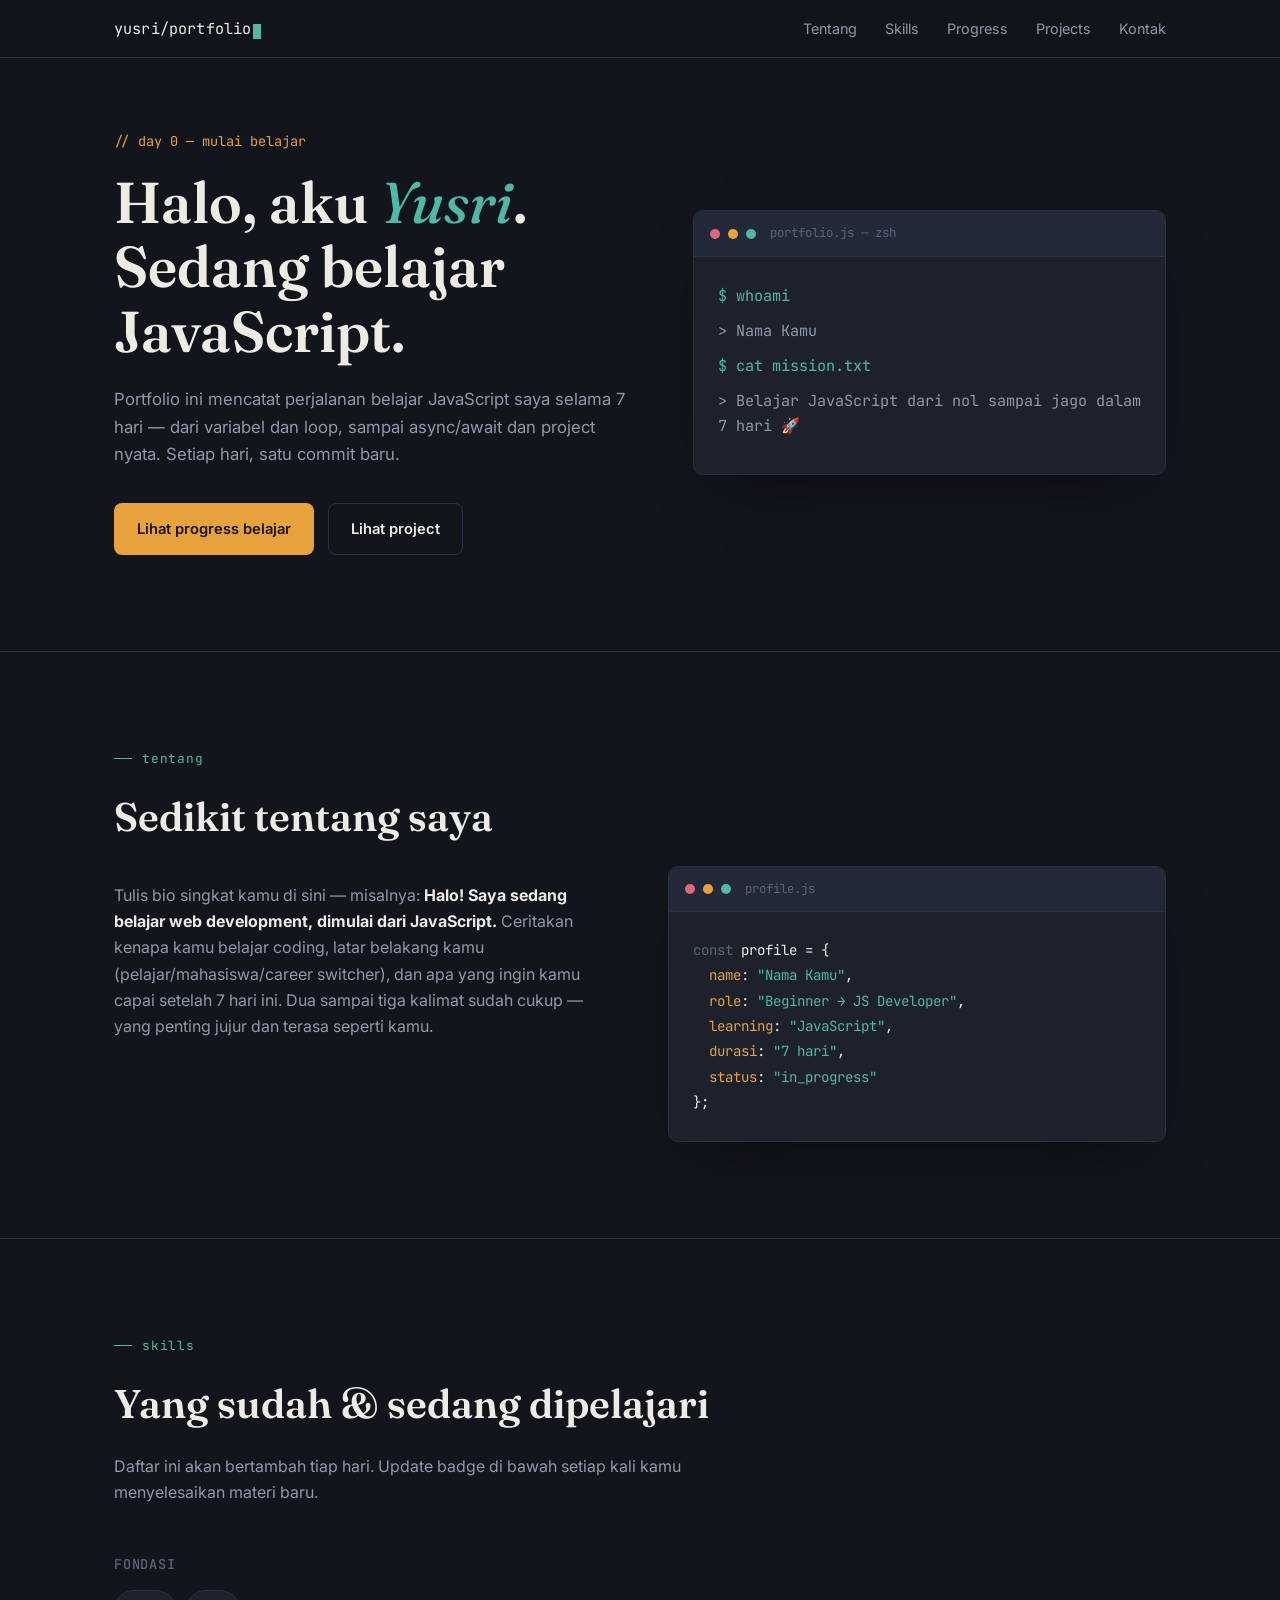
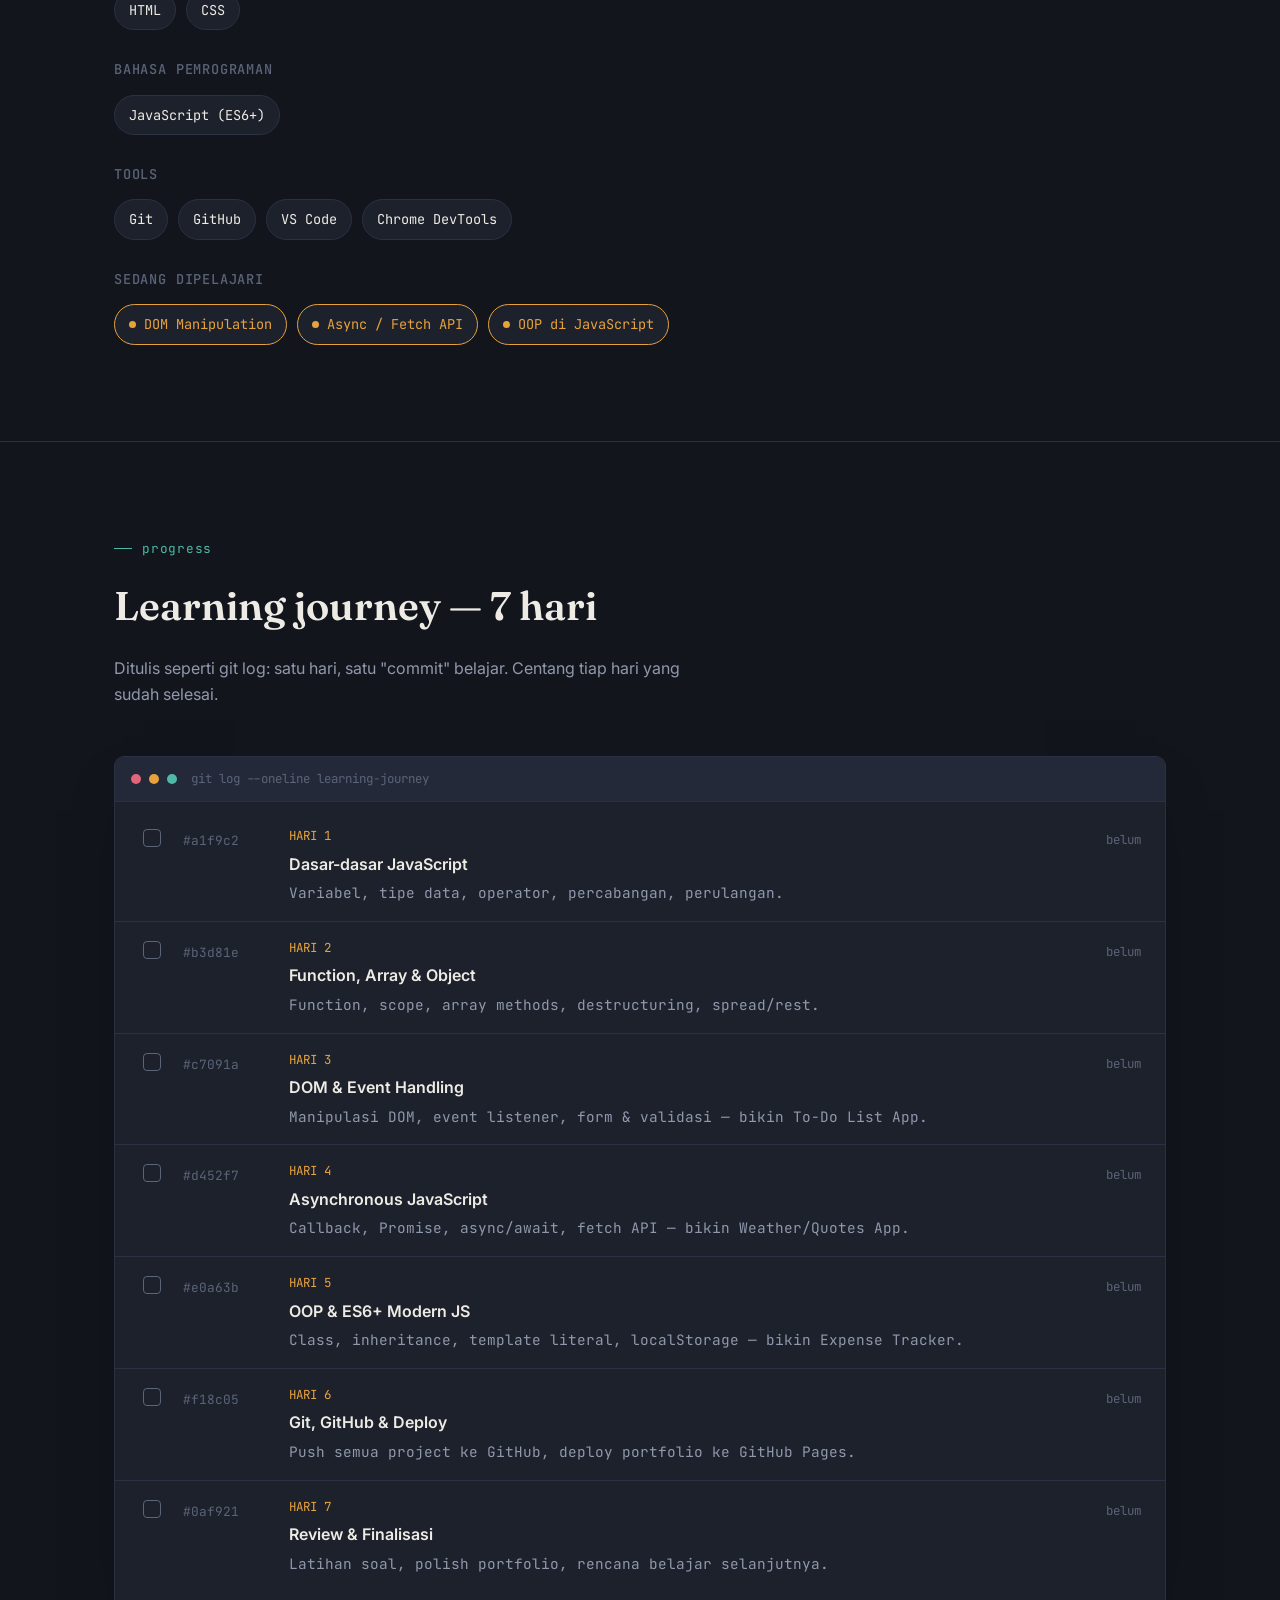
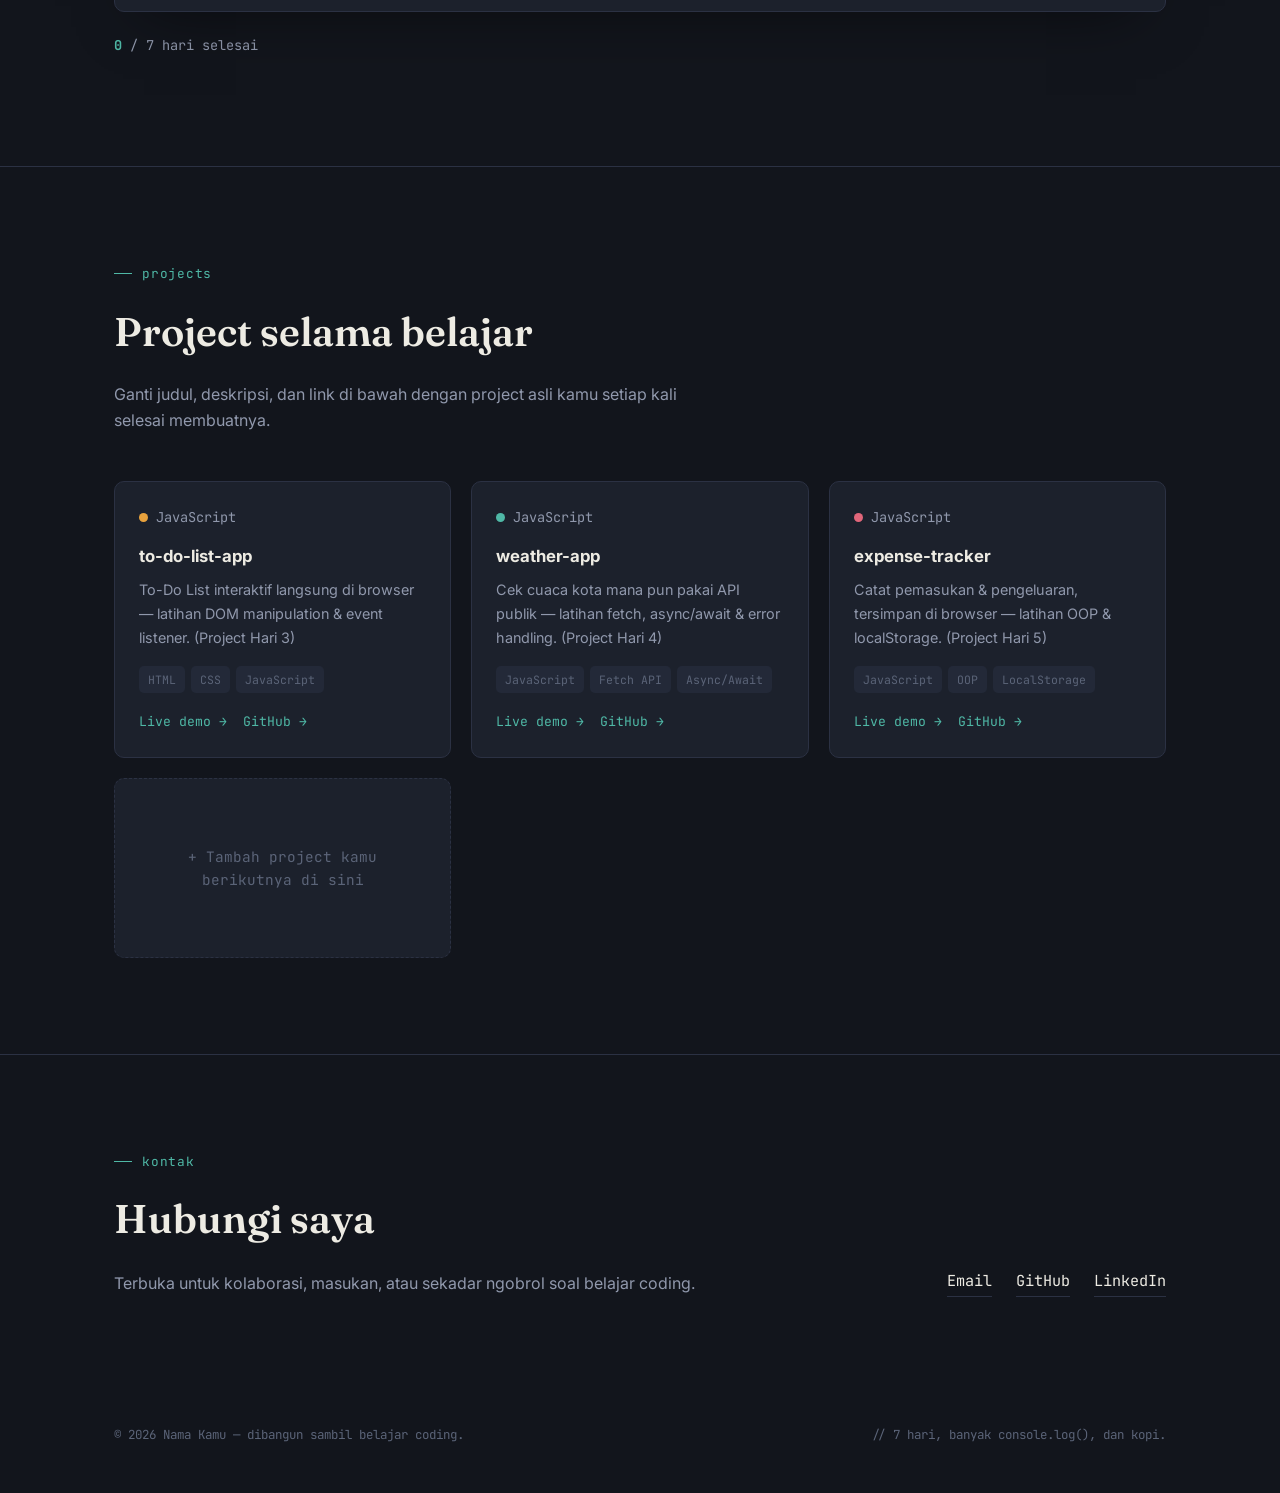
==== index.html @ f0f02bc5 "Day 0: Setuo" ====
<!DOCTYPE html>
<html lang="id">

<head>
  <meta charset="UTF-8">
  <meta name="viewport" content="width=device-width, initial-scale=1.0">
  <title>Yusri Rizqi — Portfolio Belajar JavaScript</title>
  <link rel="preconnect" href="https://fonts.googleapis.com">
  <link rel="preconnect" href="https://fonts.gstatic.com" crossorigin>
  <link
    href="https://fonts.googleapis.com/css2?family=Fraunces:ital,wght@0,500;0,600;0,700;1,500;1,600&family=Inter:wght@400;500;600&family=JetBrains+Mono:wght@400;500;600&display=swap"
    rel="stylesheet">
  <style>
    :root {
      --bg: #12151c;
      --bg-alt: #161a23;
      --surface: #1c212c;
      --surface-2: #232938;
      --border: #2b3143;
      --text: #edebe3;
      --text-muted: #9098ac;
      --text-faint: #5b6478;
      --amber: #e8a23d;
      --teal: #4fb8a6;
      --rose: #e1667a;
      --radius: 10px;
      --maxw: 1100px;
      --font-display: 'Fraunces', serif;
      --font-body: 'Inter', sans-serif;
      --font-mono: 'JetBrains Mono', monospace;
    }

    * {
      box-sizing: border-box;
    }

    html {
      scroll-behavior: smooth;
    }

    body {
      margin: 0;
      background: var(--bg);
      color: var(--text);
      font-family: var(--font-body);
      line-height: 1.65;
      -webkit-font-smoothing: antialiased;
    }

    img,
    svg {
      display: block;
      max-width: 100%;
    }

    a {
      color: inherit;
    }

    .wrap {
      max-width: var(--maxw);
      margin: 0 auto;
      padding: 0 24px;
    }

    section {
      padding: 96px 0;
      border-bottom: 1px solid var(--border);
    }

    section:last-of-type {
      border-bottom: none;
    }

    .eyebrow {
      font-family: var(--font-mono);
      font-size: 0.8rem;
      color: var(--teal);
      letter-spacing: 0.06em;
      display: flex;
      align-items: center;
      gap: 10px;
      margin: 0 0 14px;
    }

    .eyebrow::before {
      content: "";
      width: 18px;
      height: 1px;
      background: var(--teal);
      display: inline-block;
    }

    h1,
    h2,
    h3 {
      font-family: var(--font-display);
      font-weight: 600;
      margin: 0;
    }

    .section-title {
      font-size: clamp(1.7rem, 3.4vw, 2.5rem);
      margin-bottom: 16px;
    }

    .section-sub {
      color: var(--text-muted);
      max-width: 60ch;
      margin: 0 0 48px;
    }

    code,
    .mono {
      font-family: var(--font-mono);
    }

    /* ---------- NAV ---------- */
    header.nav {
      position: sticky;
      top: 0;
      z-index: 50;
      background: rgba(18, 21, 28, 0.85);
      backdrop-filter: blur(10px);
      border-bottom: 1px solid var(--border);
    }

    .nav-inner {
      max-width: var(--maxw);
      margin: 0 auto;
      padding: 16px 24px;
      display: flex;
      align-items: center;
      justify-content: space-between;
    }

    .logo {
      font-family: var(--font-mono);
      font-size: 0.95rem;
      color: var(--text);
      letter-spacing: 0.01em;
    }

    .logo span {
      color: var(--amber);
    }

    .cursor {
      display: inline-block;
      width: 8px;
      height: 1em;
      background: var(--teal);
      margin-left: 2px;
      animation: blink 1.1s steps(1) infinite;
      vertical-align: text-bottom;
    }

    @keyframes blink {
      50% {
        opacity: 0;
      }
    }

    nav.links {
      display: flex;
      gap: 28px;
      list-style: none;
      padding: 0;
      margin: 0;
    }

    nav.links a {
      font-size: 0.9rem;
      text-decoration: none;
      color: var(--text-muted);
      transition: color .2s ease;
    }

    nav.links a:hover,
    nav.links a:focus-visible {
      color: var(--amber);
    }

    .burger {
      display: none;
      background: none;
      border: 1px solid var(--border);
      border-radius: 6px;
      width: 38px;
      height: 38px;
      color: var(--text);
      font-family: var(--font-mono);
      cursor: pointer;
    }

    /* ---------- TERMINAL WINDOW (shared) ---------- */
    .terminal {
      background: var(--surface);
      border: 1px solid var(--border);
      border-radius: var(--radius);
      overflow: hidden;
      box-shadow: 0 24px 60px -30px rgba(0, 0, 0, 0.6);
    }

    .terminal-bar {
      display: flex;
      align-items: center;
      gap: 8px;
      padding: 12px 16px;
      background: var(--surface-2);
      border-bottom: 1px solid var(--border);
    }

    .dot {
      width: 10px;
      height: 10px;
      border-radius: 50%;
    }

    .dot.rose {
      background: var(--rose);
    }

    .dot.amber {
      background: var(--amber);
    }

    .dot.teal {
      background: var(--teal);
    }

    .terminal-title {
      font-family: var(--font-mono);
      font-size: 0.78rem;
      color: var(--text-faint);
      margin-left: 6px;
    }

    .terminal-body {
      padding: 26px 24px;
      font-family: var(--font-mono);
      font-size: 0.95rem;
    }

    /* ---------- HERO ---------- */
    .hero {
      padding-top: 72px;
    }

    .hero .wrap {
      display: grid;
      grid-template-columns: 1.05fr 0.95fr;
      gap: 56px;
      align-items: center;
    }

    .hero-eyebrow {
      font-family: var(--font-mono);
      font-size: 0.85rem;
      color: var(--amber);
      margin-bottom: 18px;
    }

    .hero h1 {
      font-size: clamp(2.3rem, 4.8vw, 3.6rem);
      line-height: 1.12;
    }

    .hero h1 em {
      font-style: italic;
      color: var(--teal);
      font-weight: 500;
    }

    .hero p.lead {
      color: var(--text-muted);
      font-size: 1.05rem;
      max-width: 48ch;
      margin: 22px 0 34px;
    }

    .cta-row {
      display: flex;
      gap: 14px;
      flex-wrap: wrap;
    }

    .btn {
      display: inline-flex;
      align-items: center;
      gap: 8px;
      padding: 13px 22px;
      border-radius: 8px;
      font-size: 0.92rem;
      font-weight: 600;
      text-decoration: none;
      border: 1px solid transparent;
      cursor: pointer;
      transition: transform .15s ease, background .2s ease, border-color .2s ease;
    }

    .btn:hover {
      transform: translateY(-2px);
    }

    .btn-primary {
      background: var(--amber);
      color: #1a1406;
    }

    .btn-primary:hover {
      background: #f0ad4e;
    }

    .btn-ghost {
      border-color: var(--border);
      color: var(--text);
      background: transparent;
    }

    .btn-ghost:hover {
      border-color: var(--teal);
      color: var(--teal);
    }

    .hero-term .line {
      margin: 0 0 10px;
      white-space: pre-wrap;
    }

    .hero-term .prompt {
      color: var(--teal);
    }

    .hero-term .out {
      color: var(--text-muted);
    }

    .hero-term .plus {
      color: var(--teal);
    }

    .hero-term .minus {
      color: var(--rose);
    }

    #typed-cursor {
      display: inline-block;
      width: 8px;
      height: 1em;
      background: var(--text);
      margin-left: 2px;
      animation: blink 1s steps(1) infinite;
      vertical-align: text-bottom;
    }

    /* ---------- ABOUT ---------- */
    .about-grid {
      display: grid;
      grid-template-columns: 1fr 1fr;
      gap: 56px;
      align-items: start;
    }

    .about-grid p {
      color: var(--text-muted);
    }

    .about-grid p strong {
      color: var(--text);
    }

    .profile-code .terminal-body {
      font-size: 0.88rem;
      line-height: 1.8;
    }

    .k {
      color: var(--amber);
    }

    .s {
      color: var(--teal);
    }

    .p {
      color: var(--text-faint);
    }

    /* ---------- SKILLS ---------- */
    .skill-groups {
      display: flex;
      flex-direction: column;
      gap: 28px;
    }

    .skill-group h3 {
      font-family: var(--font-mono);
      font-size: 0.85rem;
      color: var(--text-faint);
      font-weight: 500;
      text-transform: uppercase;
      letter-spacing: 0.06em;
      margin-bottom: 14px;
    }

    .badges {
      display: flex;
      flex-wrap: wrap;
      gap: 10px;
    }

    .badge {
      font-family: var(--font-mono);
      font-size: 0.85rem;
      padding: 8px 14px;
      border-radius: 999px;
      border: 1px solid var(--border);
      color: var(--text);
      background: var(--surface);
    }

    .badge.learning {
      border-color: var(--amber);
      color: var(--amber);
      display: inline-flex;
      align-items: center;
      gap: 8px;
    }

    .pulse {
      width: 7px;
      height: 7px;
      border-radius: 50%;
      background: var(--amber);
      animation: pulse 1.6s ease-in-out infinite;
    }

    @keyframes pulse {

      0%,
      100% {
        opacity: 1;
      }

      50% {
        opacity: 0.3;
      }
    }

    /* ---------- JOURNEY (signature) ---------- */
    .journey-term .terminal-body {
      padding: 8px 0 20px;
    }

    .journey-list {
      list-style: none;
      margin: 0;
      padding: 0;
    }

    .journey-item {
      display: grid;
      grid-template-columns: 28px 90px 1fr auto;
      gap: 16px;
      align-items: start;
      padding: 16px 24px;
      border-bottom: 1px solid var(--border);
      transition: background .2s ease;
    }

    .journey-item:last-child {
      border-bottom: none;
    }

    .journey-item:hover {
      background: var(--surface-2);
    }

    .journey-item input[type="checkbox"] {
      appearance: none;
      -webkit-appearance: none;
      width: 18px;
      height: 18px;
      margin-top: 3px;
      border: 1px solid var(--text-faint);
      border-radius: 4px;
      cursor: pointer;
      position: relative;
      background: transparent;
    }

    .journey-item input[type="checkbox"]:checked {
      background: var(--teal);
      border-color: var(--teal);
    }

    .journey-item input[type="checkbox"]:checked::after {
      content: "✓";
      position: absolute;
      inset: 0;
      display: flex;
      align-items: center;
      justify-content: center;
      font-size: 12px;
      color: #0c1712;
      font-weight: 700;
    }

    .journey-item input[type="checkbox"]:focus-visible {
      outline: 2px solid var(--amber);
      outline-offset: 2px;
    }

    .hash {
      font-family: var(--font-mono);
      font-size: 0.8rem;
      color: var(--text-faint);
      margin-top: 4px;
    }

    .journey-main .day-label {
      font-family: var(--font-mono);
      font-size: 0.78rem;
      color: var(--amber);
      margin-bottom: 4px;
    }

    .journey-main h4 {
      margin: 0 0 4px;
      font-family: var(--font-body);
      font-weight: 600;
      font-size: 1rem;
    }

    .journey-main p {
      margin: 0;
      color: var(--text-muted);
      font-size: 0.9rem;
    }

    .status {
      font-family: var(--font-mono);
      font-size: 0.78rem;
      color: var(--text-faint);
      white-space: nowrap;
      margin-top: 4px;
    }

    .journey-item.done .journey-main h4 {
      color: var(--text-muted);
      text-decoration: line-through;
      text-decoration-color: var(--text-faint);
    }

    .journey-item.done .status {
      color: var(--teal);
    }

    .progress-line {
      font-family: var(--font-mono);
      font-size: 0.85rem;
      color: var(--text-muted);
      margin-top: 22px;
    }

    .progress-line b {
      color: var(--teal);
    }

    /* ---------- PROJECTS ---------- */
    .project-grid {
      display: grid;
      grid-template-columns: repeat(auto-fit, minmax(260px, 1fr));
      gap: 20px;
    }

    .card {
      background: var(--surface);
      border: 1px solid var(--border);
      border-radius: var(--radius);
      padding: 24px;
      transition: transform .18s ease, border-color .18s ease;
    }

    .card:hover {
      transform: translateY(-4px);
      border-color: var(--teal);
    }

    .card-top {
      display: flex;
      align-items: center;
      gap: 8px;
      margin-bottom: 14px;
    }

    .lang-dot {
      width: 9px;
      height: 9px;
      border-radius: 50%;
      background: var(--amber);
    }

    .card-top span {
      font-family: var(--font-mono);
      font-size: 0.85rem;
      color: var(--text-muted);
    }

    .card h4 {
      font-family: var(--font-body);
      font-size: 1.05rem;
      margin: 0 0 8px;
    }

    .card p {
      color: var(--text-muted);
      font-size: 0.9rem;
      margin: 0 0 16px;
    }

    .tag-row {
      display: flex;
      flex-wrap: wrap;
      gap: 6px;
      margin-bottom: 18px;
    }

    .tag {
      font-family: var(--font-mono);
      font-size: 0.72rem;
      padding: 4px 9px;
      border-radius: 5px;
      background: var(--surface-2);
      color: var(--text-faint);
    }

    .card-links {
      display: flex;
      gap: 16px;
    }

    .card-links a {
      font-family: var(--font-mono);
      font-size: 0.82rem;
      text-decoration: none;
      color: var(--teal);
      border-bottom: 1px solid transparent;
    }

    .card-links a:hover {
      border-color: var(--teal);
    }

    .card.ghost {
      display: flex;
      align-items: center;
      justify-content: center;
      border-style: dashed;
      color: var(--text-faint);
      font-family: var(--font-mono);
      font-size: 0.9rem;
      min-height: 180px;
      text-align: center;
    }

    /* ---------- CONTACT ---------- */
    .contact-inner {
      display: flex;
      flex-wrap: wrap;
      justify-content: space-between;
      align-items: flex-end;
      gap: 32px;
    }

    .contact-links {
      display: flex;
      gap: 24px;
      flex-wrap: wrap;
    }

    .contact-links a {
      font-family: var(--font-mono);
      font-size: 0.95rem;
      text-decoration: none;
      color: var(--text);
      padding-bottom: 2px;
      border-bottom: 1px solid var(--border);
      transition: border-color .2s ease, color .2s ease;
    }

    .contact-links a:hover {
      color: var(--amber);
      border-color: var(--amber);
    }

    footer {
      padding: 32px 0 48px;
      font-family: var(--font-mono);
      font-size: 0.78rem;
      color: var(--text-faint);
    }

    footer .wrap {
      display: flex;
      justify-content: space-between;
      flex-wrap: wrap;
      gap: 8px;
    }

    /* ---------- REVEAL ---------- */
    .reveal {
      opacity: 0;
      transform: translateY(18px);
      transition: opacity .6s ease, transform .6s ease;
    }

    .reveal.in {
      opacity: 1;
      transform: translateY(0);
    }

    /* ---------- RESPONSIVE ---------- */
    @media (max-width:860px) {
      .hero .wrap {
        grid-template-columns: 1fr;
      }

      .about-grid {
        grid-template-columns: 1fr;
      }

      nav.links {
        position: absolute;
        top: 100%;
        left: 0;
        right: 0;
        flex-direction: column;
        gap: 0;
        background: var(--bg-alt);
        border-bottom: 1px solid var(--border);
        max-height: 0;
        overflow: hidden;
        transition: max-height .25s ease;
      }

      nav.links.open {
        max-height: 320px;
      }

      nav.links a {
        padding: 14px 24px;
        display: block;
        border-bottom: 1px solid var(--border);
      }

      .burger {
        display: block;
      }

      .journey-item {
        grid-template-columns: 22px 1fr;
      }

      .hash,
      .status {
        grid-column: 2;
        margin-top: 0;
      }
    }

    @media (prefers-reduced-motion:reduce) {
      * {
        animation-duration: 0.001ms !important;
        transition-duration: 0.001ms !important;
      }

      html {
        scroll-behavior: auto;
      }
    }
  </style>
</head>

<body>

  <header class="nav">
    <div class="nav-inner">
      <div class="logo">yusri/portfolio<span class="cursor"></span></div>
      <nav class="links" id="navLinks">
        <a href="#about">Tentang</a>
        <a href="#skills">Skills</a>
        <a href="#journey">Progress</a>
        <a href="#projects">Projects</a>
        <a href="#contact">Kontak</a>
      </nav>
      <button class="burger" id="burgerBtn" aria-label="Buka menu" aria-expanded="false">☰</button>
    </div>
  </header>

  <!-- ===== HERO ===== -->
  <section class="hero">
    <div class="wrap">
      <div>
        <div class="hero-eyebrow">// day 0 — mulai belajar</div>
        <h1>Halo, aku <em>Yusri</em>.<br>Sedang belajar JavaScript.</h1>
        <p class="lead">Portfolio ini mencatat perjalanan belajar JavaScript saya selama 7 hari — dari variabel dan
          loop, sampai async/await dan project nyata. Setiap hari, satu commit baru.</p>
        <div class="cta-row">
          <a href="#journey" class="btn btn-primary">Lihat progress belajar</a>
          <a href="#projects" class="btn btn-ghost">Lihat project</a>
        </div>
      </div>

      <div class="terminal hero-term">
        <div class="terminal-bar">
          <span class="dot rose"></span><span class="dot amber"></span><span class="dot teal"></span>
          <span class="terminal-title">portfolio.js — zsh</span>
        </div>
        <div class="terminal-body" id="heroTerminal"></div>
      </div>
    </div>
  </section>

  <!-- ===== ABOUT ===== -->
  <section id="about">
    <div class="wrap">
      <div class="eyebrow">tentang</div>
      <h2 class="section-title reveal">Sedikit tentang saya</h2>
      <div class="about-grid">
        <p class="reveal">
          Tulis bio singkat kamu di sini — misalnya: <strong>Halo! Saya sedang belajar web development, dimulai dari
            JavaScript.</strong>
          Ceritakan kenapa kamu belajar coding, latar belakang kamu (pelajar/mahasiswa/career switcher),
          dan apa yang ingin kamu capai setelah 7 hari ini. Dua sampai tiga kalimat sudah cukup —
          yang penting jujur dan terasa seperti kamu.
        </p>
        <div class="terminal profile-code reveal">
          <div class="terminal-bar">
            <span class="dot rose"></span><span class="dot amber"></span><span class="dot teal"></span>
            <span class="terminal-title">profile.js</span>
          </div>
          <div class="terminal-body">
            <span class="p">const</span> profile = {<br>
            &nbsp;&nbsp;<span class="k">name</span>: <span class="s">"Nama Kamu"</span>,<br>
            &nbsp;&nbsp;<span class="k">role</span>: <span class="s">"Beginner → JS Developer"</span>,<br>
            &nbsp;&nbsp;<span class="k">learning</span>: <span class="s">"JavaScript"</span>,<br>
            &nbsp;&nbsp;<span class="k">durasi</span>: <span class="s">"7 hari"</span>,<br>
            &nbsp;&nbsp;<span class="k">status</span>: <span class="s">"in_progress"</span><br>
            };
          </div>
        </div>
      </div>
    </div>
  </section>

  <!-- ===== SKILLS ===== -->
  <section id="skills">
    <div class="wrap">
      <div class="eyebrow">skills</div>
      <h2 class="section-title reveal">Yang sudah &amp; sedang dipelajari</h2>
      <p class="section-sub reveal">Daftar ini akan bertambah tiap hari. Update badge di bawah setiap kali kamu
        menyelesaikan materi baru.</p>
      <div class="skill-groups reveal">
        <div class="skill-group">
          <h3>Fondasi</h3>
          <div class="badges">
            <span class="badge">HTML</span>
            <span class="badge">CSS</span>
          </div>
        </div>
        <div class="skill-group">
          <h3>Bahasa Pemrograman</h3>
          <div class="badges">
            <span class="badge">JavaScript (ES6+)</span>
          </div>
        </div>
        <div class="skill-group">
          <h3>Tools</h3>
          <div class="badges">
            <span class="badge">Git</span>
            <span class="badge">GitHub</span>
            <span class="badge">VS Code</span>
            <span class="badge">Chrome DevTools</span>
          </div>
        </div>
        <div class="skill-group">
          <h3>Sedang dipelajari</h3>
          <div class="badges">
            <span class="badge learning"><span class="pulse"></span>DOM Manipulation</span>
            <span class="badge learning"><span class="pulse"></span>Async / Fetch API</span>
            <span class="badge learning"><span class="pulse"></span>OOP di JavaScript</span>
          </div>
        </div>
      </div>
    </div>
  </section>

  <!-- ===== JOURNEY (signature: commit log) ===== -->
  <section id="journey">
    <div class="wrap">
      <div class="eyebrow">progress</div>
      <h2 class="section-title reveal">Learning journey — 7 hari</h2>
      <p class="section-sub reveal">Ditulis seperti git log: satu hari, satu "commit" belajar. Centang tiap hari yang
        sudah selesai.</p>

      <div class="terminal journey-term reveal">
        <div class="terminal-bar">
          <span class="dot rose"></span><span class="dot amber"></span><span class="dot teal"></span>
          <span class="terminal-title">git log --oneline learning-journey</span>
        </div>
        <div class="terminal-body">
          <ul class="journey-list" id="journeyList">
            <li class="journey-item">
              <input type="checkbox" aria-label="Tandai Hari 1 selesai">
              <div class="hash">#a1f9c2</div>
              <div class="journey-main">
                <div class="day-label">HARI 1</div>
                <h4>Dasar-dasar JavaScript</h4>
                <p>Variabel, tipe data, operator, percabangan, perulangan.</p>
              </div>
              <div class="status">belum</div>
            </li>
            <li class="journey-item">
              <input type="checkbox" aria-label="Tandai Hari 2 selesai">
              <div class="hash">#b3d81e</div>
              <div class="journey-main">
                <div class="day-label">HARI 2</div>
                <h4>Function, Array &amp; Object</h4>
                <p>Function, scope, array methods, destructuring, spread/rest.</p>
              </div>
              <div class="status">belum</div>
            </li>
            <li class="journey-item">
              <input type="checkbox" aria-label="Tandai Hari 3 selesai">
              <div class="hash">#c7091a</div>
              <div class="journey-main">
                <div class="day-label">HARI 3</div>
                <h4>DOM &amp; Event Handling</h4>
                <p>Manipulasi DOM, event listener, form &amp; validasi — bikin To-Do List App.</p>
              </div>
              <div class="status">belum</div>
            </li>
            <li class="journey-item">
              <input type="checkbox" aria-label="Tandai Hari 4 selesai">
              <div class="hash">#d452f7</div>
              <div class="journey-main">
                <div class="day-label">HARI 4</div>
                <h4>Asynchronous JavaScript</h4>
                <p>Callback, Promise, async/await, fetch API — bikin Weather/Quotes App.</p>
              </div>
              <div class="status">belum</div>
            </li>
            <li class="journey-item">
              <input type="checkbox" aria-label="Tandai Hari 5 selesai">
              <div class="hash">#e0a63b</div>
              <div class="journey-main">
                <div class="day-label">HARI 5</div>
                <h4>OOP &amp; ES6+ Modern JS</h4>
                <p>Class, inheritance, template literal, localStorage — bikin Expense Tracker.</p>
              </div>
              <div class="status">belum</div>
            </li>
            <li class="journey-item">
              <input type="checkbox" aria-label="Tandai Hari 6 selesai">
              <div class="hash">#f18c05</div>
              <div class="journey-main">
                <div class="day-label">HARI 6</div>
                <h4>Git, GitHub &amp; Deploy</h4>
                <p>Push semua project ke GitHub, deploy portfolio ke GitHub Pages.</p>
              </div>
              <div class="status">belum</div>
            </li>
            <li class="journey-item">
              <input type="checkbox" aria-label="Tandai Hari 7 selesai">
              <div class="hash">#0af921</div>
              <div class="journey-main">
                <div class="day-label">HARI 7</div>
                <h4>Review &amp; Finalisasi</h4>
                <p>Latihan soal, polish portfolio, rencana belajar selanjutnya.</p>
              </div>
              <div class="status">belum</div>
            </li>
          </ul>
        </div>
      </div>
      <p class="progress-line"><b id="progressCount">0</b> / 7 hari selesai</p>
    </div>
  </section>

  <!-- ===== PROJECTS ===== -->
  <section id="projects">
    <div class="wrap">
      <div class="eyebrow">projects</div>
      <h2 class="section-title reveal">Project selama belajar</h2>
      <p class="section-sub reveal">Ganti judul, deskripsi, dan link di bawah dengan project asli kamu setiap kali
        selesai membuatnya.</p>
      <div class="project-grid reveal">
        <div class="card">
          <div class="card-top"><span class="lang-dot"></span><span>JavaScript</span></div>
          <h4>to-do-list-app</h4>
          <p>To-Do List interaktif langsung di browser — latihan DOM manipulation &amp; event listener. (Project Hari 3)
          </p>
          <div class="tag-row"><span class="tag">HTML</span><span class="tag">CSS</span><span
              class="tag">JavaScript</span></div>
          <div class="card-links">
            <a href="#">Live demo →</a>
            <a href="#">GitHub →</a>
          </div>
        </div>
        <div class="card">
          <div class="card-top"><span class="lang-dot" style="background:var(--teal)"></span><span>JavaScript</span>
          </div>
          <h4>weather-app</h4>
          <p>Cek cuaca kota mana pun pakai API publik — latihan fetch, async/await &amp; error handling. (Project Hari
            4)</p>
          <div class="tag-row"><span class="tag">JavaScript</span><span class="tag">Fetch API</span><span
              class="tag">Async/Await</span></div>
          <div class="card-links">
            <a href="#">Live demo →</a>
            <a href="#">GitHub →</a>
          </div>
        </div>
        <div class="card">
          <div class="card-top"><span class="lang-dot" style="background:var(--rose)"></span><span>JavaScript</span>
          </div>
          <h4>expense-tracker</h4>
          <p>Catat pemasukan &amp; pengeluaran, tersimpan di browser — latihan OOP &amp; localStorage. (Project Hari 5)
          </p>
          <div class="tag-row"><span class="tag">JavaScript</span><span class="tag">OOP</span><span
              class="tag">LocalStorage</span></div>
          <div class="card-links">
            <a href="#">Live demo →</a>
            <a href="#">GitHub →</a>
          </div>
        </div>
        <div class="card ghost">+ Tambah project kamu berikutnya di sini</div>
      </div>
    </div>
  </section>

  <!-- ===== CONTACT ===== -->
  <section id="contact">
    <div class="wrap">
      <div class="eyebrow">kontak</div>
      <h2 class="section-title reveal">Hubungi saya</h2>
      <div class="contact-inner reveal">
        <p class="section-sub" style="margin-bottom:0;">Terbuka untuk kolaborasi, masukan, atau sekadar ngobrol soal
          belajar coding.</p>
        <div class="contact-links">
          <a href="mailto:emailkamu@example.com">Email</a>
          <a href="https://github.com/username-kamu" target="_blank" rel="noopener">GitHub</a>
          <a href="https://linkedin.com/in/username-kamu" target="_blank" rel="noopener">LinkedIn</a>
        </div>
      </div>
    </div>
  </section>

  <footer>
    <div class="wrap">
      <span>© <span id="year"></span> Nama Kamu — dibangun sambil belajar coding.</span>
      <span>// 7 hari, banyak console.log(), dan kopi.</span>
    </div>
  </footer>

  <script>
    // ---- Mobile nav toggle ----
    const burger = document.getElementById('burgerBtn');
    const navLinks = document.getElementById('navLinks');
    burger.addEventListener('click', () => {
      const isOpen = navLinks.classList.toggle('open');
      burger.setAttribute('aria-expanded', isOpen);
    });
    navLinks.querySelectorAll('a').forEach(a => {
      a.addEventListener('click', () => navLinks.classList.remove('open'));
    });

    // ---- Footer year ----
    document.getElementById('year').textContent = new Date().getFullYear();

    // ---- Journey checklist progress ----
    const checkboxes = document.querySelectorAll('#journeyList input[type="checkbox"]');
    const progressCount = document.getElementById('progressCount');
    function updateProgress() {
      let done = 0;
      checkboxes.forEach(cb => {
        const item = cb.closest('.journey-item');
        const statusEl = item.querySelector('.status');
        if (cb.checked) {
          item.classList.add('done');
          statusEl.textContent = 'selesai';
          done++;
        } else {
          item.classList.remove('done');
          statusEl.textContent = 'belum';
        }
      });
      progressCount.textContent = done;
    }
    checkboxes.forEach(cb => cb.addEventListener('change', updateProgress));
    updateProgress();

    // ---- Hero typing effect ----
    const reduceMotion = window.matchMedia('(prefers-reduced-motion: reduce)').matches;
    const heroLines = [
      { text: '$ whoami', cls: 'prompt' },
      { text: '> Nama Kamu', cls: 'out' },
      { text: '$ cat mission.txt', cls: 'prompt' },
      { text: '> Belajar JavaScript dari nol sampai jago dalam 7 hari 🚀', cls: 'out' },
      { text: '+ console.log("semangat belajar!");', cls: 'plus' },
    ];
    const heroTerminal = document.getElementById('heroTerminal');

    function renderInstant() {
      heroTerminal.innerHTML = heroLines
        .map(l => `<p class="line ${l.cls}">${l.text}</p>`)
        .join('');
    }

    async function typeLines() {
      for (const line of heroLines) {
        const p = document.createElement('p');
        p.className = 'line ' + line.cls;
        heroTerminal.appendChild(p);
        for (let i = 0; i < line.text.length; i++) {
          p.textContent = line.text.slice(0, i + 1);
          await new Promise(r => setTimeout(r, 18));
        }
        await new Promise(r => setTimeout(r, 180));
      }
    }

    if (reduceMotion) {
      renderInstant();
    } else {
      typeLines();
    }

    // ---- Scroll reveal ----
    const revealEls = document.querySelectorAll('.reveal');
    if ('IntersectionObserver' in window && !reduceMotion) {
      const io = new IntersectionObserver((entries) => {
        entries.forEach(entry => {
          if (entry.isIntersecting) {
            entry.target.classList.add('in');
            io.unobserve(entry.target);
          }
        });
      }, { threshold: 0.15 });
      revealEls.forEach(el => io.observe(el));
    } else {
      revealEls.forEach(el => el.classList.add('in'));
    }
  </script>

</body>

</html>
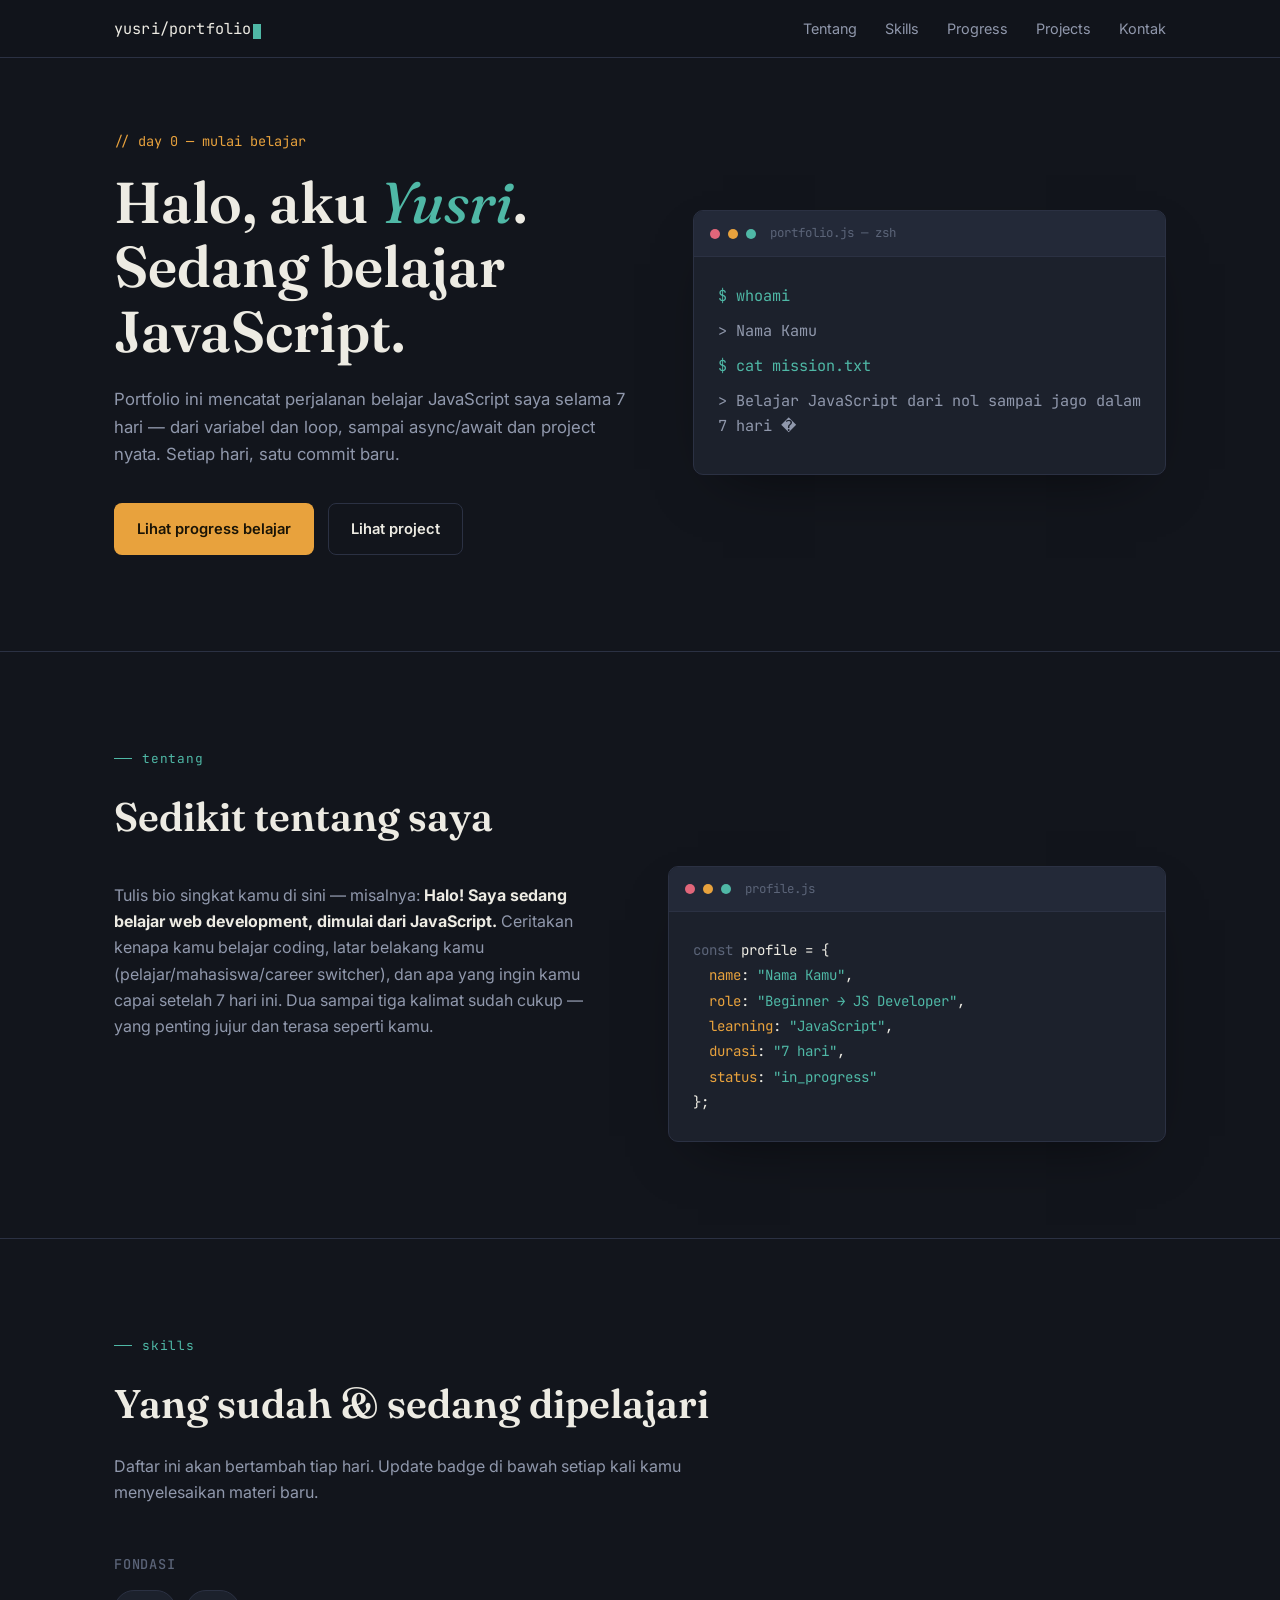
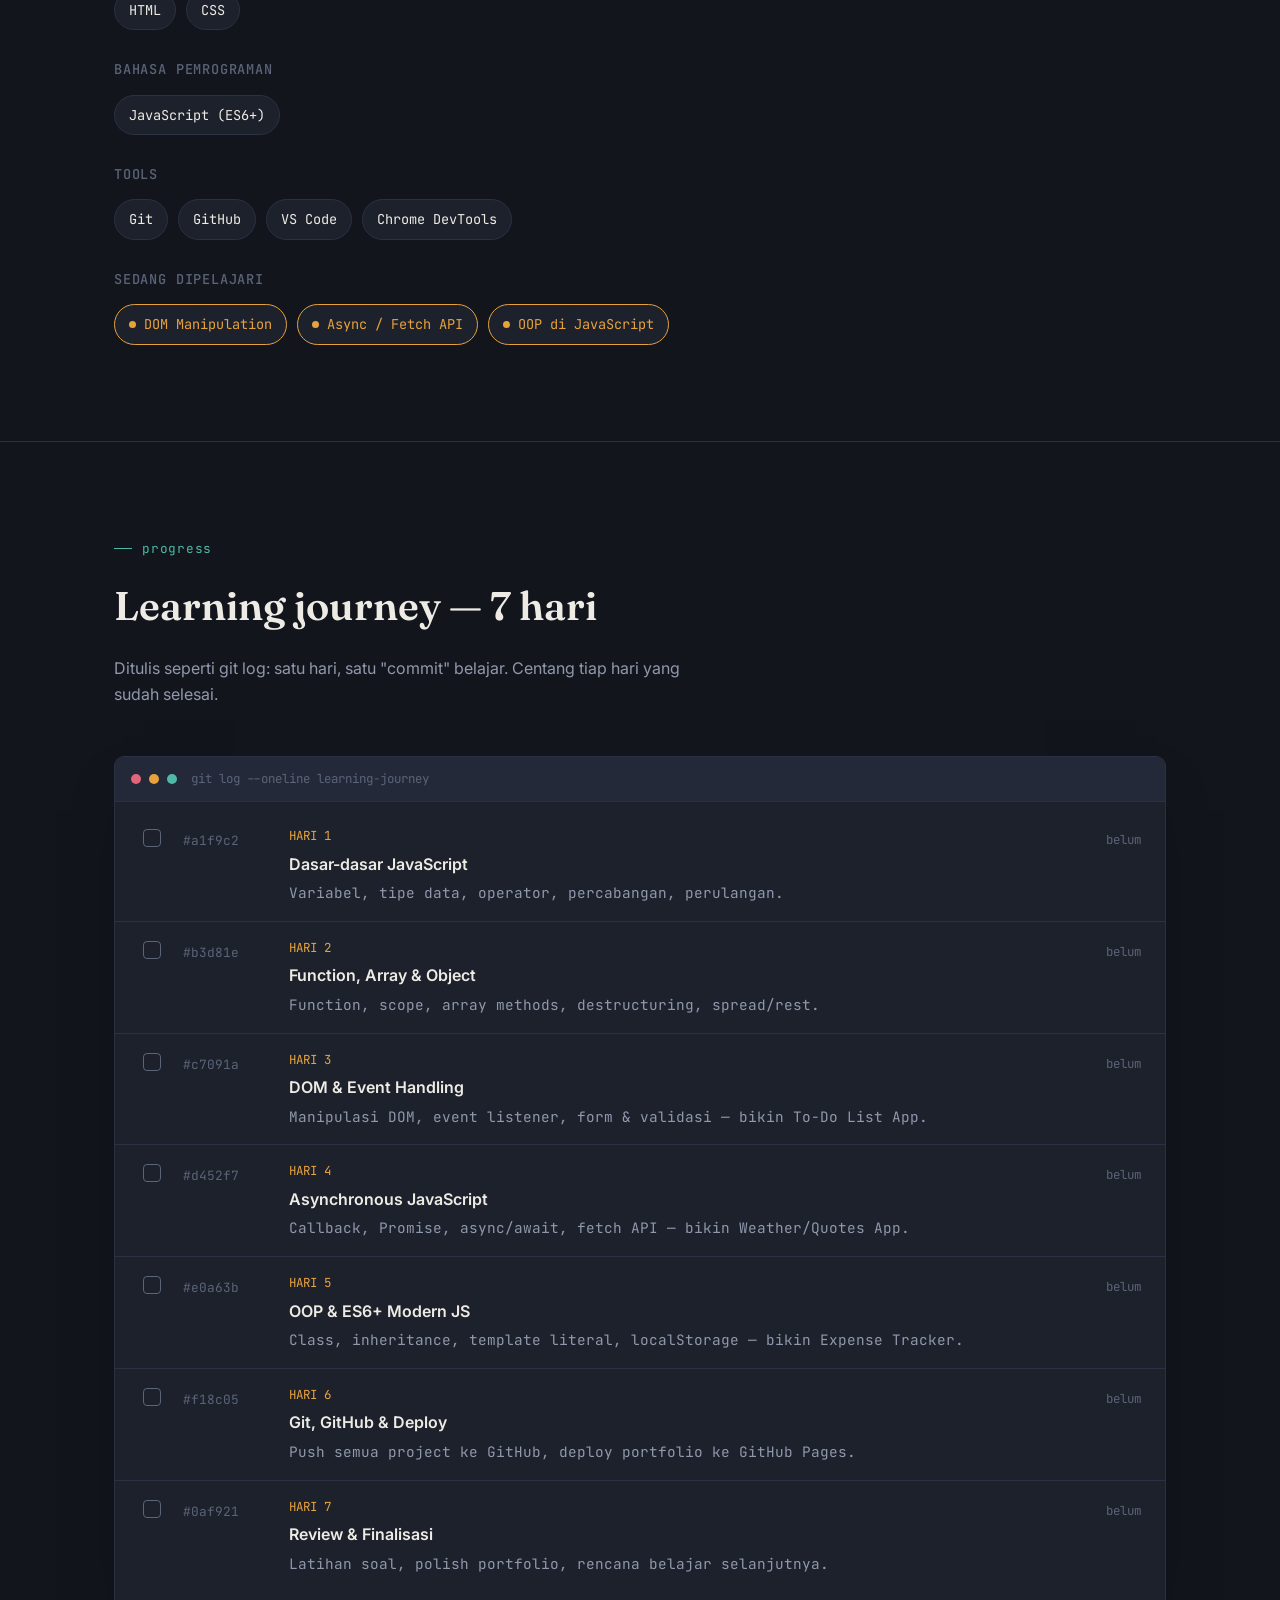
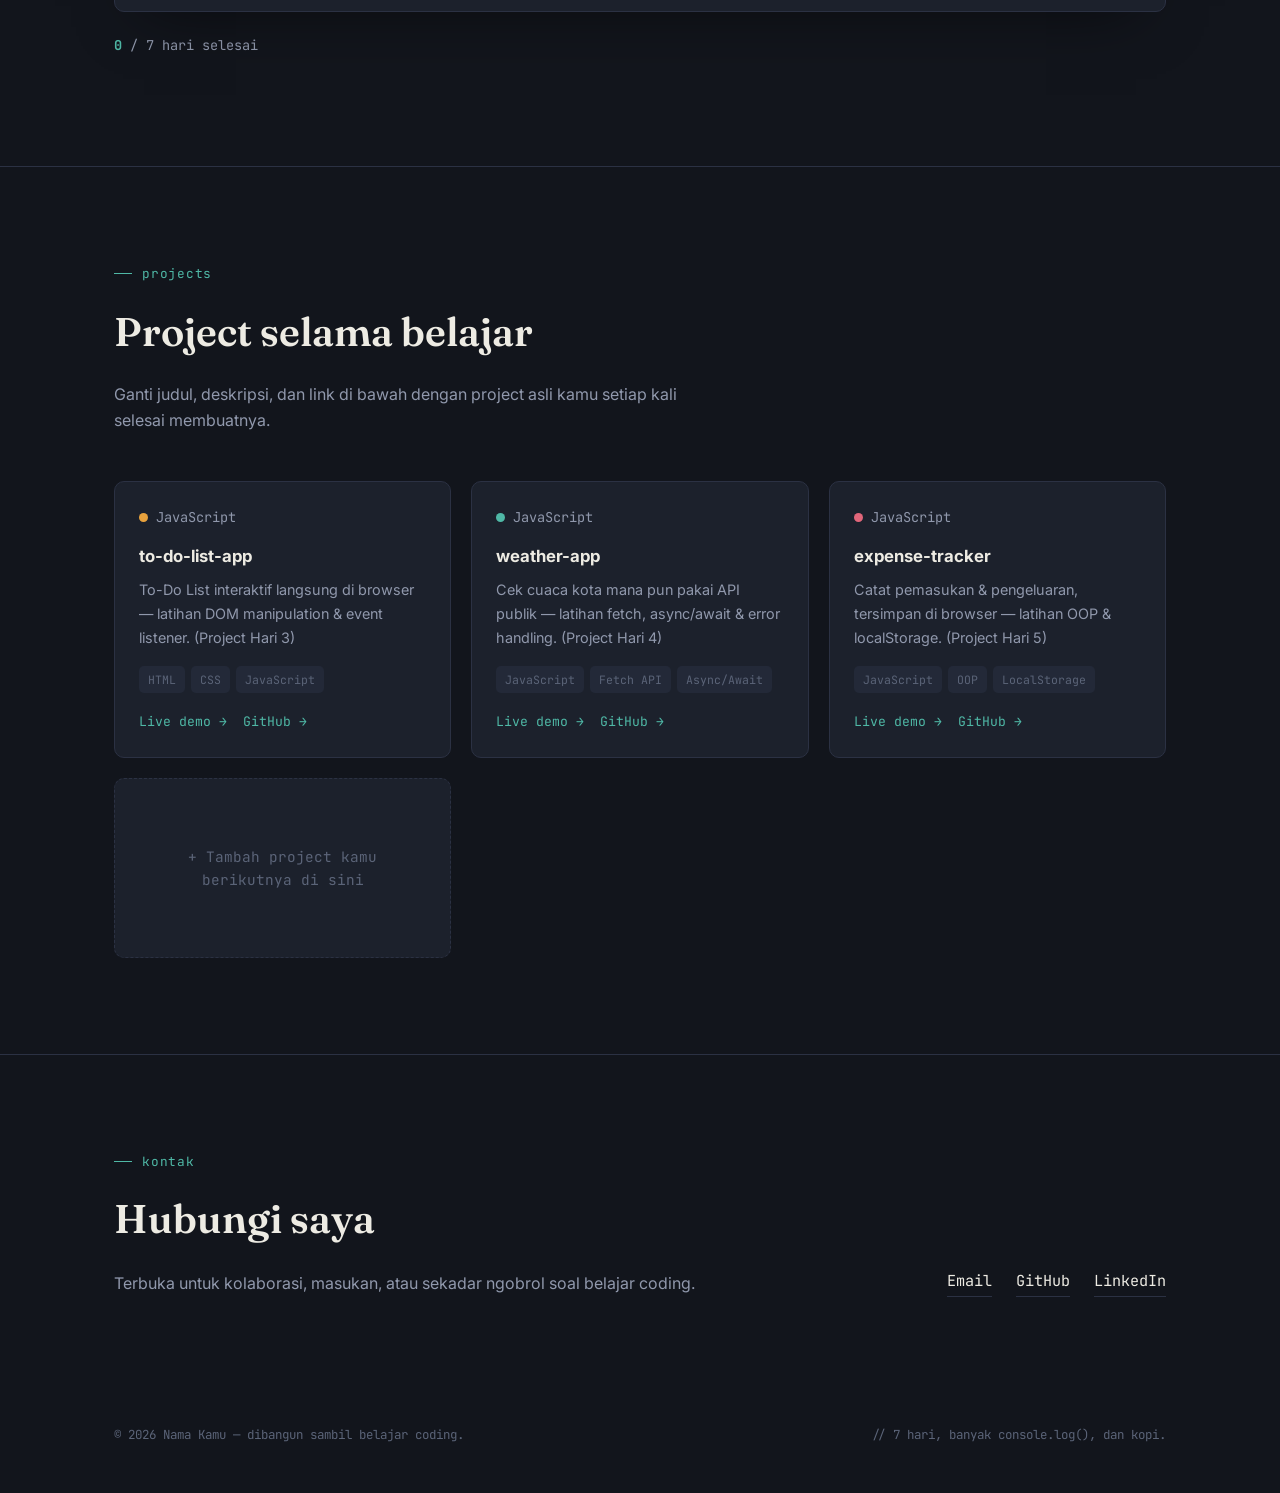
==== commit 4792a0ef: "Day 1 : dasar dasar js" ====
--- a/index.html
+++ b/index.html
@@ -5,786 +5,16 @@
   <meta charset="UTF-8">
   <meta name="viewport" content="width=device-width, initial-scale=1.0">
   <title>Yusri Rizqi — Portfolio Belajar JavaScript</title>
+  <link rel="stylesheet" href="style.css">
   <link rel="preconnect" href="https://fonts.googleapis.com">
   <link rel="preconnect" href="https://fonts.gstatic.com" crossorigin>
   <link
     href="https://fonts.googleapis.com/css2?family=Fraunces:ital,wght@0,500;0,600;0,700;1,500;1,600&family=Inter:wght@400;500;600&family=JetBrains+Mono:wght@400;500;600&display=swap"
     rel="stylesheet">
-  <style>
-    :root {
-      --bg: #12151c;
-      --bg-alt: #161a23;
-      --surface: #1c212c;
-      --surface-2: #232938;
-      --border: #2b3143;
-      --text: #edebe3;
-      --text-muted: #9098ac;
-      --text-faint: #5b6478;
-      --amber: #e8a23d;
-      --teal: #4fb8a6;
-      --rose: #e1667a;
-      --radius: 10px;
-      --maxw: 1100px;
-      --font-display: 'Fraunces', serif;
-      --font-body: 'Inter', sans-serif;
-      --font-mono: 'JetBrains Mono', monospace;
-    }
-
-    * {
-      box-sizing: border-box;
-    }
-
-    html {
-      scroll-behavior: smooth;
-    }
-
-    body {
-      margin: 0;
-      background: var(--bg);
-      color: var(--text);
-      font-family: var(--font-body);
-      line-height: 1.65;
-      -webkit-font-smoothing: antialiased;
-    }
-
-    img,
-    svg {
-      display: block;
-      max-width: 100%;
-    }
-
-    a {
-      color: inherit;
-    }
-
-    .wrap {
-      max-width: var(--maxw);
-      margin: 0 auto;
-      padding: 0 24px;
-    }
-
-    section {
-      padding: 96px 0;
-      border-bottom: 1px solid var(--border);
-    }
-
-    section:last-of-type {
-      border-bottom: none;
-    }
-
-    .eyebrow {
-      font-family: var(--font-mono);
-      font-size: 0.8rem;
-      color: var(--teal);
-      letter-spacing: 0.06em;
-      display: flex;
-      align-items: center;
-      gap: 10px;
-      margin: 0 0 14px;
-    }
-
-    .eyebrow::before {
-      content: "";
-      width: 18px;
-      height: 1px;
-      background: var(--teal);
-      display: inline-block;
-    }
-
-    h1,
-    h2,
-    h3 {
-      font-family: var(--font-display);
-      font-weight: 600;
-      margin: 0;
-    }
-
-    .section-title {
-      font-size: clamp(1.7rem, 3.4vw, 2.5rem);
-      margin-bottom: 16px;
-    }
-
-    .section-sub {
-      color: var(--text-muted);
-      max-width: 60ch;
-      margin: 0 0 48px;
-    }
-
-    code,
-    .mono {
-      font-family: var(--font-mono);
-    }
-
-    /* ---------- NAV ---------- */
-    header.nav {
-      position: sticky;
-      top: 0;
-      z-index: 50;
-      background: rgba(18, 21, 28, 0.85);
-      backdrop-filter: blur(10px);
-      border-bottom: 1px solid var(--border);
-    }
-
-    .nav-inner {
-      max-width: var(--maxw);
-      margin: 0 auto;
-      padding: 16px 24px;
-      display: flex;
-      align-items: center;
-      justify-content: space-between;
-    }
-
-    .logo {
-      font-family: var(--font-mono);
-      font-size: 0.95rem;
-      color: var(--text);
-      letter-spacing: 0.01em;
-    }
-
-    .logo span {
-      color: var(--amber);
-    }
-
-    .cursor {
-      display: inline-block;
-      width: 8px;
-      height: 1em;
-      background: var(--teal);
-      margin-left: 2px;
-      animation: blink 1.1s steps(1) infinite;
-      vertical-align: text-bottom;
-    }
-
-    @keyframes blink {
-      50% {
-        opacity: 0;
-      }
-    }
-
-    nav.links {
-      display: flex;
-      gap: 28px;
-      list-style: none;
-      padding: 0;
-      margin: 0;
-    }
-
-    nav.links a {
-      font-size: 0.9rem;
-      text-decoration: none;
-      color: var(--text-muted);
-      transition: color .2s ease;
-    }
-
-    nav.links a:hover,
-    nav.links a:focus-visible {
-      color: var(--amber);
-    }
-
-    .burger {
-      display: none;
-      background: none;
-      border: 1px solid var(--border);
-      border-radius: 6px;
-      width: 38px;
-      height: 38px;
-      color: var(--text);
-      font-family: var(--font-mono);
-      cursor: pointer;
-    }
-
-    /* ---------- TERMINAL WINDOW (shared) ---------- */
-    .terminal {
-      background: var(--surface);
-      border: 1px solid var(--border);
-      border-radius: var(--radius);
-      overflow: hidden;
-      box-shadow: 0 24px 60px -30px rgba(0, 0, 0, 0.6);
-    }
-
-    .terminal-bar {
-      display: flex;
-      align-items: center;
-      gap: 8px;
-      padding: 12px 16px;
-      background: var(--surface-2);
-      border-bottom: 1px solid var(--border);
-    }
-
-    .dot {
-      width: 10px;
-      height: 10px;
-      border-radius: 50%;
-    }
-
-    .dot.rose {
-      background: var(--rose);
-    }
-
-    .dot.amber {
-      background: var(--amber);
-    }
-
-    .dot.teal {
-      background: var(--teal);
-    }
-
-    .terminal-title {
-      font-family: var(--font-mono);
-      font-size: 0.78rem;
-      color: var(--text-faint);
-      margin-left: 6px;
-    }
-
-    .terminal-body {
-      padding: 26px 24px;
-      font-family: var(--font-mono);
-      font-size: 0.95rem;
-    }
-
-    /* ---------- HERO ---------- */
-    .hero {
-      padding-top: 72px;
-    }
-
-    .hero .wrap {
-      display: grid;
-      grid-template-columns: 1.05fr 0.95fr;
-      gap: 56px;
-      align-items: center;
-    }
-
-    .hero-eyebrow {
-      font-family: var(--font-mono);
-      font-size: 0.85rem;
-      color: var(--amber);
-      margin-bottom: 18px;
-    }
-
-    .hero h1 {
-      font-size: clamp(2.3rem, 4.8vw, 3.6rem);
-      line-height: 1.12;
-    }
-
-    .hero h1 em {
-      font-style: italic;
-      color: var(--teal);
-      font-weight: 500;
-    }
-
-    .hero p.lead {
-      color: var(--text-muted);
-      font-size: 1.05rem;
-      max-width: 48ch;
-      margin: 22px 0 34px;
-    }
-
-    .cta-row {
-      display: flex;
-      gap: 14px;
-      flex-wrap: wrap;
-    }
-
-    .btn {
-      display: inline-flex;
-      align-items: center;
-      gap: 8px;
-      padding: 13px 22px;
-      border-radius: 8px;
-      font-size: 0.92rem;
-      font-weight: 600;
-      text-decoration: none;
-      border: 1px solid transparent;
-      cursor: pointer;
-      transition: transform .15s ease, background .2s ease, border-color .2s ease;
-    }
-
-    .btn:hover {
-      transform: translateY(-2px);
-    }
-
-    .btn-primary {
-      background: var(--amber);
-      color: #1a1406;
-    }
-
-    .btn-primary:hover {
-      background: #f0ad4e;
-    }
-
-    .btn-ghost {
-      border-color: var(--border);
-      color: var(--text);
-      background: transparent;
-    }
-
-    .btn-ghost:hover {
-      border-color: var(--teal);
-      color: var(--teal);
-    }
-
-    .hero-term .line {
-      margin: 0 0 10px;
-      white-space: pre-wrap;
-    }
-
-    .hero-term .prompt {
-      color: var(--teal);
-    }
-
-    .hero-term .out {
-      color: var(--text-muted);
-    }
-
-    .hero-term .plus {
-      color: var(--teal);
-    }
-
-    .hero-term .minus {
-      color: var(--rose);
-    }
-
-    #typed-cursor {
-      display: inline-block;
-      width: 8px;
-      height: 1em;
-      background: var(--text);
-      margin-left: 2px;
-      animation: blink 1s steps(1) infinite;
-      vertical-align: text-bottom;
-    }
-
-    /* ---------- ABOUT ---------- */
-    .about-grid {
-      display: grid;
-      grid-template-columns: 1fr 1fr;
-      gap: 56px;
-      align-items: start;
-    }
-
-    .about-grid p {
-      color: var(--text-muted);
-    }
-
-    .about-grid p strong {
-      color: var(--text);
-    }
-
-    .profile-code .terminal-body {
-      font-size: 0.88rem;
-      line-height: 1.8;
-    }
-
-    .k {
-      color: var(--amber);
-    }
-
-    .s {
-      color: var(--teal);
-    }
-
-    .p {
-      color: var(--text-faint);
-    }
-
-    /* ---------- SKILLS ---------- */
-    .skill-groups {
-      display: flex;
-      flex-direction: column;
-      gap: 28px;
-    }
-
-    .skill-group h3 {
-      font-family: var(--font-mono);
-      font-size: 0.85rem;
-      color: var(--text-faint);
-      font-weight: 500;
-      text-transform: uppercase;
-      letter-spacing: 0.06em;
-      margin-bottom: 14px;
-    }
-
-    .badges {
-      display: flex;
-      flex-wrap: wrap;
-      gap: 10px;
-    }
-
-    .badge {
-      font-family: var(--font-mono);
-      font-size: 0.85rem;
-      padding: 8px 14px;
-      border-radius: 999px;
-      border: 1px solid var(--border);
-      color: var(--text);
-      background: var(--surface);
-    }
-
-    .badge.learning {
-      border-color: var(--amber);
-      color: var(--amber);
-      display: inline-flex;
-      align-items: center;
-      gap: 8px;
-    }
-
-    .pulse {
-      width: 7px;
-      height: 7px;
-      border-radius: 50%;
-      background: var(--amber);
-      animation: pulse 1.6s ease-in-out infinite;
-    }
-
-    @keyframes pulse {
-
-      0%,
-      100% {
-        opacity: 1;
-      }
-
-      50% {
-        opacity: 0.3;
-      }
-    }
-
-    /* ---------- JOURNEY (signature) ---------- */
-    .journey-term .terminal-body {
-      padding: 8px 0 20px;
-    }
-
-    .journey-list {
-      list-style: none;
-      margin: 0;
-      padding: 0;
-    }
-
-    .journey-item {
-      display: grid;
-      grid-template-columns: 28px 90px 1fr auto;
-      gap: 16px;
-      align-items: start;
-      padding: 16px 24px;
-      border-bottom: 1px solid var(--border);
-      transition: background .2s ease;
-    }
-
-    .journey-item:last-child {
-      border-bottom: none;
-    }
-
-    .journey-item:hover {
-      background: var(--surface-2);
-    }
-
-    .journey-item input[type="checkbox"] {
-      appearance: none;
-      -webkit-appearance: none;
-      width: 18px;
-      height: 18px;
-      margin-top: 3px;
-      border: 1px solid var(--text-faint);
-      border-radius: 4px;
-      cursor: pointer;
-      position: relative;
-      background: transparent;
-    }
-
-    .journey-item input[type="checkbox"]:checked {
-      background: var(--teal);
-      border-color: var(--teal);
-    }
-
-    .journey-item input[type="checkbox"]:checked::after {
-      content: "✓";
-      position: absolute;
-      inset: 0;
-      display: flex;
-      align-items: center;
-      justify-content: center;
-      font-size: 12px;
-      color: #0c1712;
-      font-weight: 700;
-    }
-
-    .journey-item input[type="checkbox"]:focus-visible {
-      outline: 2px solid var(--amber);
-      outline-offset: 2px;
-    }
-
-    .hash {
-      font-family: var(--font-mono);
-      font-size: 0.8rem;
-      color: var(--text-faint);
-      margin-top: 4px;
-    }
-
-    .journey-main .day-label {
-      font-family: var(--font-mono);
-      font-size: 0.78rem;
-      color: var(--amber);
-      margin-bottom: 4px;
-    }
-
-    .journey-main h4 {
-      margin: 0 0 4px;
-      font-family: var(--font-body);
-      font-weight: 600;
-      font-size: 1rem;
-    }
-
-    .journey-main p {
-      margin: 0;
-      color: var(--text-muted);
-      font-size: 0.9rem;
-    }
-
-    .status {
-      font-family: var(--font-mono);
-      font-size: 0.78rem;
-      color: var(--text-faint);
-      white-space: nowrap;
-      margin-top: 4px;
-    }
-
-    .journey-item.done .journey-main h4 {
-      color: var(--text-muted);
-      text-decoration: line-through;
-      text-decoration-color: var(--text-faint);
-    }
-
-    .journey-item.done .status {
-      color: var(--teal);
-    }
-
-    .progress-line {
-      font-family: var(--font-mono);
-      font-size: 0.85rem;
-      color: var(--text-muted);
-      margin-top: 22px;
-    }
-
-    .progress-line b {
-      color: var(--teal);
-    }
-
-    /* ---------- PROJECTS ---------- */
-    .project-grid {
-      display: grid;
-      grid-template-columns: repeat(auto-fit, minmax(260px, 1fr));
-      gap: 20px;
-    }
-
-    .card {
-      background: var(--surface);
-      border: 1px solid var(--border);
-      border-radius: var(--radius);
-      padding: 24px;
-      transition: transform .18s ease, border-color .18s ease;
-    }
-
-    .card:hover {
-      transform: translateY(-4px);
-      border-color: var(--teal);
-    }
-
-    .card-top {
-      display: flex;
-      align-items: center;
-      gap: 8px;
-      margin-bottom: 14px;
-    }
-
-    .lang-dot {
-      width: 9px;
-      height: 9px;
-      border-radius: 50%;
-      background: var(--amber);
-    }
-
-    .card-top span {
-      font-family: var(--font-mono);
-      font-size: 0.85rem;
-      color: var(--text-muted);
-    }
-
-    .card h4 {
-      font-family: var(--font-body);
-      font-size: 1.05rem;
-      margin: 0 0 8px;
-    }
-
-    .card p {
-      color: var(--text-muted);
-      font-size: 0.9rem;
-      margin: 0 0 16px;
-    }
-
-    .tag-row {
-      display: flex;
-      flex-wrap: wrap;
-      gap: 6px;
-      margin-bottom: 18px;
-    }
-
-    .tag {
-      font-family: var(--font-mono);
-      font-size: 0.72rem;
-      padding: 4px 9px;
-      border-radius: 5px;
-      background: var(--surface-2);
-      color: var(--text-faint);
-    }
-
-    .card-links {
-      display: flex;
-      gap: 16px;
-    }
-
-    .card-links a {
-      font-family: var(--font-mono);
-      font-size: 0.82rem;
-      text-decoration: none;
-      color: var(--teal);
-      border-bottom: 1px solid transparent;
-    }
-
-    .card-links a:hover {
-      border-color: var(--teal);
-    }
-
-    .card.ghost {
-      display: flex;
-      align-items: center;
-      justify-content: center;
-      border-style: dashed;
-      color: var(--text-faint);
-      font-family: var(--font-mono);
-      font-size: 0.9rem;
-      min-height: 180px;
-      text-align: center;
-    }
-
-    /* ---------- CONTACT ---------- */
-    .contact-inner {
-      display: flex;
-      flex-wrap: wrap;
-      justify-content: space-between;
-      align-items: flex-end;
-      gap: 32px;
-    }
-
-    .contact-links {
-      display: flex;
-      gap: 24px;
-      flex-wrap: wrap;
-    }
-
-    .contact-links a {
-      font-family: var(--font-mono);
-      font-size: 0.95rem;
-      text-decoration: none;
-      color: var(--text);
-      padding-bottom: 2px;
-      border-bottom: 1px solid var(--border);
-      transition: border-color .2s ease, color .2s ease;
-    }
-
-    .contact-links a:hover {
-      color: var(--amber);
-      border-color: var(--amber);
-    }
-
-    footer {
-      padding: 32px 0 48px;
-      font-family: var(--font-mono);
-      font-size: 0.78rem;
-      color: var(--text-faint);
-    }
-
-    footer .wrap {
-      display: flex;
-      justify-content: space-between;
-      flex-wrap: wrap;
-      gap: 8px;
-    }
-
-    /* ---------- REVEAL ---------- */
-    .reveal {
-      opacity: 0;
-      transform: translateY(18px);
-      transition: opacity .6s ease, transform .6s ease;
-    }
-
-    .reveal.in {
-      opacity: 1;
-      transform: translateY(0);
-    }
-
-    /* ---------- RESPONSIVE ---------- */
-    @media (max-width:860px) {
-      .hero .wrap {
-        grid-template-columns: 1fr;
-      }
-
-      .about-grid {
-        grid-template-columns: 1fr;
-      }
-
-      nav.links {
-        position: absolute;
-        top: 100%;
-        left: 0;
-        right: 0;
-        flex-direction: column;
-        gap: 0;
-        background: var(--bg-alt);
-        border-bottom: 1px solid var(--border);
-        max-height: 0;
-        overflow: hidden;
-        transition: max-height .25s ease;
-      }
-
-      nav.links.open {
-        max-height: 320px;
-      }
-
-      nav.links a {
-        padding: 14px 24px;
-        display: block;
-        border-bottom: 1px solid var(--border);
-      }
-
-      .burger {
-        display: block;
-      }
-
-      .journey-item {
-        grid-template-columns: 22px 1fr;
-      }
-
-      .hash,
-      .status {
-        grid-column: 2;
-        margin-top: 0;
-      }
-    }
-
-    @media (prefers-reduced-motion:reduce) {
-      * {
-        animation-duration: 0.001ms !important;
-        transition-duration: 0.001ms !important;
-      }
-
-      html {
-        scroll-behavior: auto;
-      }
-    }
-  </style>
 </head>
 
 <body>
-
+  <!-- ======= NAVIGATION ===== -->
   <header class="nav">
     <div class="nav-inner">
       <div class="logo">yusri/portfolio<span class="cursor"></span></div>
--- a/style.css
+++ b/style.css
@@ -0,0 +1,769 @@
+:root {
+    --bg: #12151c;
+    --bg-alt: #161a23;
+    --surface: #1c212c;
+    --surface-2: #232938;
+    --border: #2b3143;
+    --text: #edebe3;
+    --text-muted: #9098ac;
+    --text-faint: #5b6478;
+    --amber: #e8a23d;
+    --teal: #4fb8a6;
+    --rose: #e1667a;
+    --radius: 10px;
+    --maxw: 1100px;
+    --font-display: 'Fraunces', serif;
+    --font-body: 'Inter', sans-serif;
+    --font-mono: 'JetBrains Mono', monospace;
+}
+
+* {
+    box-sizing: border-box;
+}
+
+html {
+    scroll-behavior: smooth;
+}
+
+body {
+    margin: 0;
+    background: var(--bg);
+    color: var(--text);
+    font-family: var(--font-body);
+    line-height: 1.65;
+    -webkit-font-smoothing: antialiased;
+}
+
+img,
+svg {
+    display: block;
+    max-width: 100%;
+}
+
+a {
+    color: inherit;
+}
+
+.wrap {
+    max-width: var(--maxw);
+    margin: 0 auto;
+    padding: 0 24px;
+}
+
+section {
+    padding: 96px 0;
+    border-bottom: 1px solid var(--border);
+}
+
+section:last-of-type {
+    border-bottom: none;
+}
+
+.eyebrow {
+    font-family: var(--font-mono);
+    font-size: 0.8rem;
+    color: var(--teal);
+    letter-spacing: 0.06em;
+    display: flex;
+    align-items: center;
+    gap: 10px;
+    margin: 0 0 14px;
+}
+
+.eyebrow::before {
+    content: "";
+    width: 18px;
+    height: 1px;
+    background: var(--teal);
+    display: inline-block;
+}
+
+h1,
+h2,
+h3 {
+    font-family: var(--font-display);
+    font-weight: 600;
+    margin: 0;
+}
+
+.section-title {
+    font-size: clamp(1.7rem, 3.4vw, 2.5rem);
+    margin-bottom: 16px;
+}
+
+.section-sub {
+    color: var(--text-muted);
+    max-width: 60ch;
+    margin: 0 0 48px;
+}
+
+code,
+.mono {
+    font-family: var(--font-mono);
+}
+
+/* ---------- NAV ---------- */
+header.nav {
+    position: sticky;
+    top: 0;
+    z-index: 50;
+    background: rgba(18, 21, 28, 0.85);
+    backdrop-filter: blur(10px);
+    border-bottom: 1px solid var(--border);
+}
+
+.nav-inner {
+    max-width: var(--maxw);
+    margin: 0 auto;
+    padding: 16px 24px;
+    display: flex;
+    align-items: center;
+    justify-content: space-between;
+}
+
+.logo {
+    font-family: var(--font-mono);
+    font-size: 0.95rem;
+    color: var(--text);
+    letter-spacing: 0.01em;
+}
+
+.logo span {
+    color: var(--amber);
+}
+
+.cursor {
+    display: inline-block;
+    width: 8px;
+    height: 1em;
+    background: var(--teal);
+    margin-left: 2px;
+    animation: blink 1.1s steps(1) infinite;
+    vertical-align: text-bottom;
+}
+
+@keyframes blink {
+    50% {
+        opacity: 0;
+    }
+}
+
+nav.links {
+    display: flex;
+    gap: 28px;
+    list-style: none;
+    padding: 0;
+    margin: 0;
+}
+
+nav.links a {
+    font-size: 0.9rem;
+    text-decoration: none;
+    color: var(--text-muted);
+    transition: color .2s ease;
+}
+
+nav.links a:hover,
+nav.links a:focus-visible {
+    color: var(--amber);
+}
+
+.burger {
+    display: none;
+    background: none;
+    border: 1px solid var(--border);
+    border-radius: 6px;
+    width: 38px;
+    height: 38px;
+    color: var(--text);
+    font-family: var(--font-mono);
+    cursor: pointer;
+}
+
+/* ---------- TERMINAL WINDOW (shared) ---------- */
+.terminal {
+    background: var(--surface);
+    border: 1px solid var(--border);
+    border-radius: var(--radius);
+    overflow: hidden;
+    box-shadow: 0 24px 60px -30px rgba(0, 0, 0, 0.6);
+}
+
+.terminal-bar {
+    display: flex;
+    align-items: center;
+    gap: 8px;
+    padding: 12px 16px;
+    background: var(--surface-2);
+    border-bottom: 1px solid var(--border);
+}
+
+.dot {
+    width: 10px;
+    height: 10px;
+    border-radius: 50%;
+}
+
+.dot.rose {
+    background: var(--rose);
+}
+
+.dot.amber {
+    background: var(--amber);
+}
+
+.dot.teal {
+    background: var(--teal);
+}
+
+.terminal-title {
+    font-family: var(--font-mono);
+    font-size: 0.78rem;
+    color: var(--text-faint);
+    margin-left: 6px;
+}
+
+.terminal-body {
+    padding: 26px 24px;
+    font-family: var(--font-mono);
+    font-size: 0.95rem;
+}
+
+/* ---------- HERO ---------- */
+.hero {
+    padding-top: 72px;
+}
+
+.hero .wrap {
+    display: grid;
+    grid-template-columns: 1.05fr 0.95fr;
+    gap: 56px;
+    align-items: center;
+}
+
+.hero-eyebrow {
+    font-family: var(--font-mono);
+    font-size: 0.85rem;
+    color: var(--amber);
+    margin-bottom: 18px;
+}
+
+.hero h1 {
+    font-size: clamp(2.3rem, 4.8vw, 3.6rem);
+    line-height: 1.12;
+}
+
+.hero h1 em {
+    font-style: italic;
+    color: var(--teal);
+    font-weight: 500;
+}
+
+.hero p.lead {
+    color: var(--text-muted);
+    font-size: 1.05rem;
+    max-width: 48ch;
+    margin: 22px 0 34px;
+}
+
+.cta-row {
+    display: flex;
+    gap: 14px;
+    flex-wrap: wrap;
+}
+
+.btn {
+    display: inline-flex;
+    align-items: center;
+    gap: 8px;
+    padding: 13px 22px;
+    border-radius: 8px;
+    font-size: 0.92rem;
+    font-weight: 600;
+    text-decoration: none;
+    border: 1px solid transparent;
+    cursor: pointer;
+    transition: transform .15s ease, background .2s ease, border-color .2s ease;
+}
+
+.btn:hover {
+    transform: translateY(-2px);
+}
+
+.btn-primary {
+    background: var(--amber);
+    color: #1a1406;
+}
+
+.btn-primary:hover {
+    background: #f0ad4e;
+}
+
+.btn-ghost {
+    border-color: var(--border);
+    color: var(--text);
+    background: transparent;
+}
+
+.btn-ghost:hover {
+    border-color: var(--teal);
+    color: var(--teal);
+}
+
+.hero-term .line {
+    margin: 0 0 10px;
+    white-space: pre-wrap;
+}
+
+.hero-term .prompt {
+    color: var(--teal);
+}
+
+.hero-term .out {
+    color: var(--text-muted);
+}
+
+.hero-term .plus {
+    color: var(--teal);
+}
+
+.hero-term .minus {
+    color: var(--rose);
+}
+
+#typed-cursor {
+    display: inline-block;
+    width: 8px;
+    height: 1em;
+    background: var(--text);
+    margin-left: 2px;
+    animation: blink 1s steps(1) infinite;
+    vertical-align: text-bottom;
+}
+
+/* ---------- ABOUT ---------- */
+.about-grid {
+    display: grid;
+    grid-template-columns: 1fr 1fr;
+    gap: 56px;
+    align-items: start;
+}
+
+.about-grid p {
+    color: var(--text-muted);
+}
+
+.about-grid p strong {
+    color: var(--text);
+}
+
+.profile-code .terminal-body {
+    font-size: 0.88rem;
+    line-height: 1.8;
+}
+
+.k {
+    color: var(--amber);
+}
+
+.s {
+    color: var(--teal);
+}
+
+.p {
+    color: var(--text-faint);
+}
+
+/* ---------- SKILLS ---------- */
+.skill-groups {
+    display: flex;
+    flex-direction: column;
+    gap: 28px;
+}
+
+.skill-group h3 {
+    font-family: var(--font-mono);
+    font-size: 0.85rem;
+    color: var(--text-faint);
+    font-weight: 500;
+    text-transform: uppercase;
+    letter-spacing: 0.06em;
+    margin-bottom: 14px;
+}
+
+.badges {
+    display: flex;
+    flex-wrap: wrap;
+    gap: 10px;
+}
+
+.badge {
+    font-family: var(--font-mono);
+    font-size: 0.85rem;
+    padding: 8px 14px;
+    border-radius: 999px;
+    border: 1px solid var(--border);
+    color: var(--text);
+    background: var(--surface);
+}
+
+.badge.learning {
+    border-color: var(--amber);
+    color: var(--amber);
+    display: inline-flex;
+    align-items: center;
+    gap: 8px;
+}
+
+.pulse {
+    width: 7px;
+    height: 7px;
+    border-radius: 50%;
+    background: var(--amber);
+    animation: pulse 1.6s ease-in-out infinite;
+}
+
+@keyframes pulse {
+
+    0%,
+    100% {
+        opacity: 1;
+    }
+
+    50% {
+        opacity: 0.3;
+    }
+}
+
+/* ---------- JOURNEY (signature) ---------- */
+.journey-term .terminal-body {
+    padding: 8px 0 20px;
+}
+
+.journey-list {
+    list-style: none;
+    margin: 0;
+    padding: 0;
+}
+
+.journey-item {
+    display: grid;
+    grid-template-columns: 28px 90px 1fr auto;
+    gap: 16px;
+    align-items: start;
+    padding: 16px 24px;
+    border-bottom: 1px solid var(--border);
+    transition: background .2s ease;
+}
+
+.journey-item:last-child {
+    border-bottom: none;
+}
+
+.journey-item:hover {
+    background: var(--surface-2);
+}
+
+.journey-item input[type="checkbox"] {
+    appearance: none;
+    -webkit-appearance: none;
+    width: 18px;
+    height: 18px;
+    margin-top: 3px;
+    border: 1px solid var(--text-faint);
+    border-radius: 4px;
+    cursor: pointer;
+    position: relative;
+    background: transparent;
+}
+
+.journey-item input[type="checkbox"]:checked {
+    background: var(--teal);
+    border-color: var(--teal);
+}
+
+.journey-item input[type="checkbox"]:checked::after {
+    content: "✓";
+    position: absolute;
+    inset: 0;
+    display: flex;
+    align-items: center;
+    justify-content: center;
+    font-size: 12px;
+    color: #0c1712;
+    font-weight: 700;
+}
+
+.journey-item input[type="checkbox"]:focus-visible {
+    outline: 2px solid var(--amber);
+    outline-offset: 2px;
+}
+
+.hash {
+    font-family: var(--font-mono);
+    font-size: 0.8rem;
+    color: var(--text-faint);
+    margin-top: 4px;
+}
+
+.journey-main .day-label {
+    font-family: var(--font-mono);
+    font-size: 0.78rem;
+    color: var(--amber);
+    margin-bottom: 4px;
+}
+
+.journey-main h4 {
+    margin: 0 0 4px;
+    font-family: var(--font-body);
+    font-weight: 600;
+    font-size: 1rem;
+}
+
+.journey-main p {
+    margin: 0;
+    color: var(--text-muted);
+    font-size: 0.9rem;
+}
+
+.status {
+    font-family: var(--font-mono);
+    font-size: 0.78rem;
+    color: var(--text-faint);
+    white-space: nowrap;
+    margin-top: 4px;
+}
+
+.journey-item.done .journey-main h4 {
+    color: var(--text-muted);
+    text-decoration: line-through;
+    text-decoration-color: var(--text-faint);
+}
+
+.journey-item.done .status {
+    color: var(--teal);
+}
+
+.progress-line {
+    font-family: var(--font-mono);
+    font-size: 0.85rem;
+    color: var(--text-muted);
+    margin-top: 22px;
+}
+
+.progress-line b {
+    color: var(--teal);
+}
+
+/* ---------- PROJECTS ---------- */
+.project-grid {
+    display: grid;
+    grid-template-columns: repeat(auto-fit, minmax(260px, 1fr));
+    gap: 20px;
+}
+
+.card {
+    background: var(--surface);
+    border: 1px solid var(--border);
+    border-radius: var(--radius);
+    padding: 24px;
+    transition: transform .18s ease, border-color .18s ease;
+}
+
+.card:hover {
+    transform: translateY(-4px);
+    border-color: var(--teal);
+}
+
+.card-top {
+    display: flex;
+    align-items: center;
+    gap: 8px;
+    margin-bottom: 14px;
+}
+
+.lang-dot {
+    width: 9px;
+    height: 9px;
+    border-radius: 50%;
+    background: var(--amber);
+}
+
+.card-top span {
+    font-family: var(--font-mono);
+    font-size: 0.85rem;
+    color: var(--text-muted);
+}
+
+.card h4 {
+    font-family: var(--font-body);
+    font-size: 1.05rem;
+    margin: 0 0 8px;
+}
+
+.card p {
+    color: var(--text-muted);
+    font-size: 0.9rem;
+    margin: 0 0 16px;
+}
+
+.tag-row {
+    display: flex;
+    flex-wrap: wrap;
+    gap: 6px;
+    margin-bottom: 18px;
+}
+
+.tag {
+    font-family: var(--font-mono);
+    font-size: 0.72rem;
+    padding: 4px 9px;
+    border-radius: 5px;
+    background: var(--surface-2);
+    color: var(--text-faint);
+}
+
+.card-links {
+    display: flex;
+    gap: 16px;
+}
+
+.card-links a {
+    font-family: var(--font-mono);
+    font-size: 0.82rem;
+    text-decoration: none;
+    color: var(--teal);
+    border-bottom: 1px solid transparent;
+}
+
+.card-links a:hover {
+    border-color: var(--teal);
+}
+
+.card.ghost {
+    display: flex;
+    align-items: center;
+    justify-content: center;
+    border-style: dashed;
+    color: var(--text-faint);
+    font-family: var(--font-mono);
+    font-size: 0.9rem;
+    min-height: 180px;
+    text-align: center;
+}
+
+/* ---------- CONTACT ---------- */
+.contact-inner {
+    display: flex;
+    flex-wrap: wrap;
+    justify-content: space-between;
+    align-items: flex-end;
+    gap: 32px;
+}
+
+.contact-links {
+    display: flex;
+    gap: 24px;
+    flex-wrap: wrap;
+}
+
+.contact-links a {
+    font-family: var(--font-mono);
+    font-size: 0.95rem;
+    text-decoration: none;
+    color: var(--text);
+    padding-bottom: 2px;
+    border-bottom: 1px solid var(--border);
+    transition: border-color .2s ease, color .2s ease;
+}
+
+.contact-links a:hover {
+    color: var(--amber);
+    border-color: var(--amber);
+}
+
+footer {
+    padding: 32px 0 48px;
+    font-family: var(--font-mono);
+    font-size: 0.78rem;
+    color: var(--text-faint);
+}
+
+footer .wrap {
+    display: flex;
+    justify-content: space-between;
+    flex-wrap: wrap;
+    gap: 8px;
+}
+
+/* ---------- REVEAL ---------- */
+.reveal {
+    opacity: 0;
+    transform: translateY(18px);
+    transition: opacity .6s ease, transform .6s ease;
+}
+
+.reveal.in {
+    opacity: 1;
+    transform: translateY(0);
+}
+
+/* ---------- RESPONSIVE ---------- */
+@media (max-width:860px) {
+    .hero .wrap {
+        grid-template-columns: 1fr;
+    }
+
+    .about-grid {
+        grid-template-columns: 1fr;
+    }
+
+    nav.links {
+        position: absolute;
+        top: 100%;
+        left: 0;
+        right: 0;
+        flex-direction: column;
+        gap: 0;
+        background: var(--bg-alt);
+        border-bottom: 1px solid var(--border);
+        max-height: 0;
+        overflow: hidden;
+        transition: max-height .25s ease;
+    }
+
+    nav.links.open {
+        max-height: 320px;
+    }
+
+    nav.links a {
+        padding: 14px 24px;
+        display: block;
+        border-bottom: 1px solid var(--border);
+    }
+
+    .burger {
+        display: block;
+    }
+
+    .journey-item {
+        grid-template-columns: 22px 1fr;
+    }
+
+    .hash,
+    .status {
+        grid-column: 2;
+        margin-top: 0;
+    }
+}
+
+@media (prefers-reduced-motion:reduce) {
+    * {
+        animation-duration: 0.001ms !important;
+        transition-duration: 0.001ms !important;
+    }
+
+    html {
+        scroll-behavior: auto;
+    }
+}
